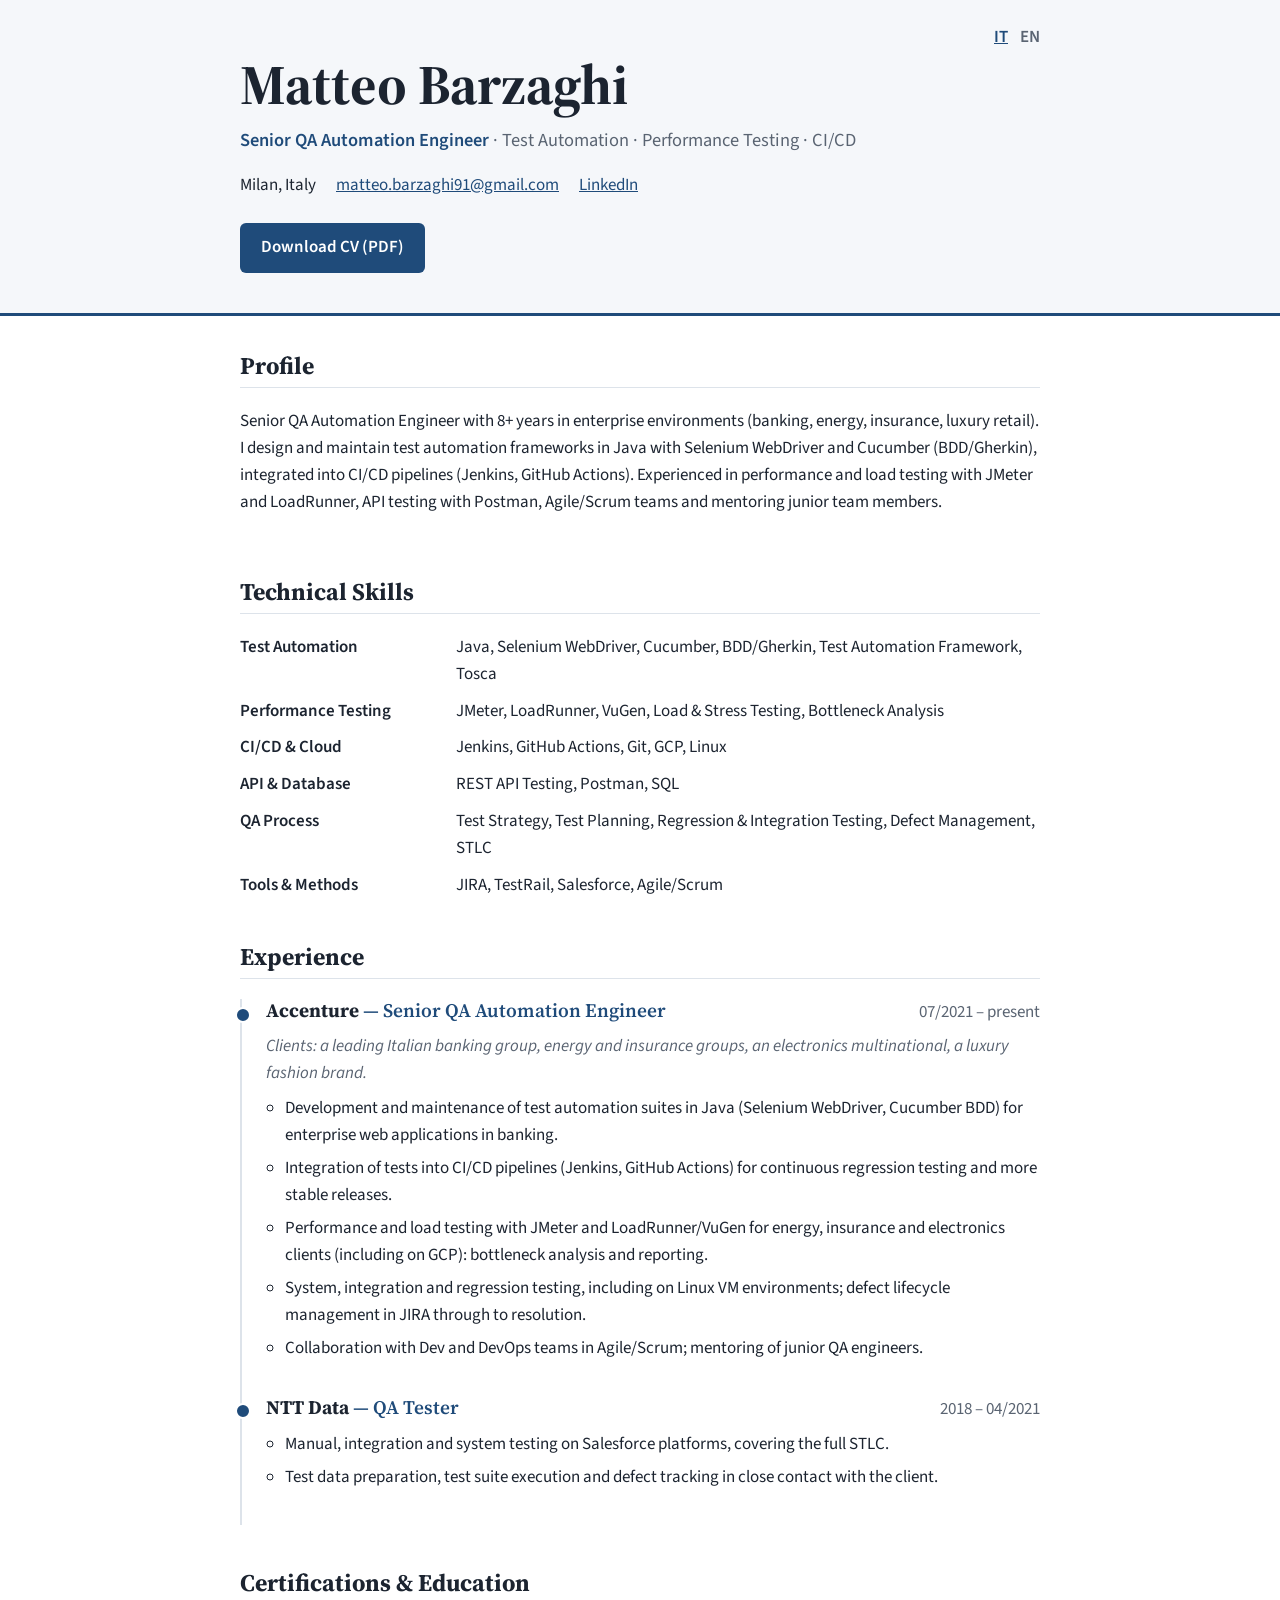
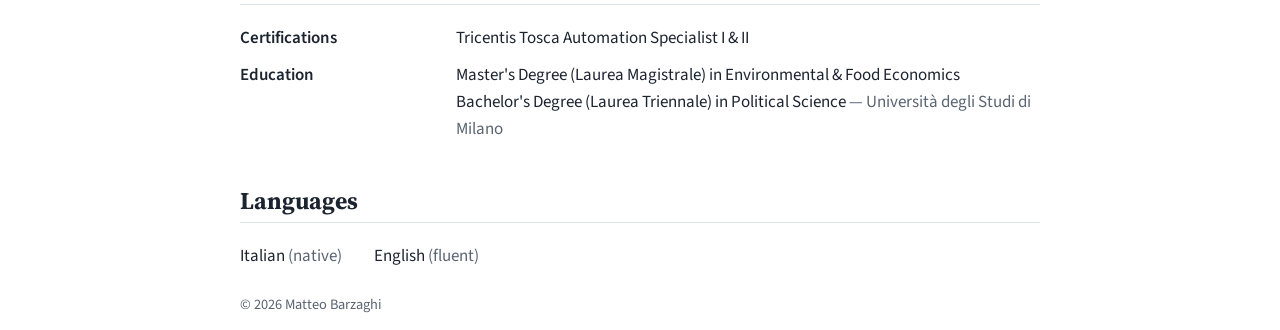
==== en.html @ db458de2 "Add bilingual CV website with downloadable PDFs One-page site in Italian (index.html) and English (e" ====
<!doctype html>
<html lang="en">
<head>
  <meta charset="utf-8">
  <meta name="viewport" content="width=device-width, initial-scale=1">
  <title>Matteo Barzaghi · Senior QA Automation Engineer</title>
  <meta name="description" content="Matteo Barzaghi, Senior QA Automation Engineer in Milan: test automation (Java, Selenium, Cucumber), performance testing (JMeter, LoadRunner) and CI/CD.">
  <meta name="author" content="Matteo Barzaghi">
  <link rel="canonical" href="https://matteobarzaghi.github.io/en.html">
  <link rel="alternate" hreflang="it" href="https://matteobarzaghi.github.io/">
  <link rel="alternate" hreflang="en" href="https://matteobarzaghi.github.io/en.html">

  <meta property="og:type" content="profile">
  <meta property="og:title" content="Matteo Barzaghi · Senior QA Automation Engineer">
  <meta property="og:description" content="Test Automation · Performance Testing · CI/CD. 8+ years in enterprise environments.">
  <meta property="og:url" content="https://matteobarzaghi.github.io/en.html">
  <meta property="og:locale" content="en_GB">
  <meta property="profile:first_name" content="Matteo">
  <meta property="profile:last_name" content="Barzaghi">

  <meta name="color-scheme" content="light dark">
  <link rel="preconnect" href="https://fonts.googleapis.com">
  <link rel="preconnect" href="https://fonts.gstatic.com" crossorigin>
  <link rel="stylesheet" href="https://fonts.googleapis.com/css2?family=Source+Sans+3:ital,wght@0,400;0,600;1,400&family=Source+Serif+4:wght@600;700&display=swap">
  <link rel="stylesheet" href="style.css">
</head>
<body>
  <a class="skip-link" href="#main">Skip to content</a>

  <header class="hero">
    <div class="wrap">
      <nav class="lang-switch" aria-label="Language">
        <a href="index.html" hreflang="it" lang="it">IT</a>
        <span aria-current="page">EN</span>
      </nav>
      <h1>Matteo Barzaghi</h1>
      <p class="role"><strong>Senior QA Automation Engineer</strong> · Test Automation · Performance Testing · CI/CD</p>
      <ul class="contacts">
        <li>Milan, Italy</li>
        <li><a href="mailto:matteo.barzaghi91@gmail.com">matteo.barzaghi91@gmail.com</a></li>
        <li><a href="https://www.linkedin.com/in/matteo-barzaghi-1950769a/" rel="noopener">LinkedIn</a></li>
      </ul>
      <a class="button" href="Matteo_Barzaghi_CV_EN.pdf" download>Download CV (PDF)</a>
    </div>
  </header>

  <main id="main" class="wrap">
    <section aria-labelledby="profile">
      <h2 id="profile">Profile</h2>
      <p>Senior QA Automation Engineer with 8+ years in enterprise environments (banking, energy, insurance, luxury retail). I design and maintain test automation frameworks in Java with Selenium WebDriver and Cucumber (BDD/Gherkin), integrated into CI/CD pipelines (Jenkins, GitHub Actions). Experienced in performance and load testing with JMeter and LoadRunner, API testing with Postman, Agile/Scrum teams and mentoring junior team members.</p>
    </section>

    <section aria-labelledby="skills">
      <h2 id="skills">Technical Skills</h2>
      <dl class="grid">
        <dt>Test Automation</dt><dd>Java, Selenium WebDriver, Cucumber, BDD/Gherkin, Test Automation Framework, Tosca</dd>
        <dt>Performance Testing</dt><dd>JMeter, LoadRunner, VuGen, Load &amp; Stress Testing, Bottleneck Analysis</dd>
        <dt>CI/CD &amp; Cloud</dt><dd>Jenkins, GitHub Actions, Git, GCP, Linux</dd>
        <dt>API &amp; Database</dt><dd>REST API Testing, Postman, SQL</dd>
        <dt>QA Process</dt><dd>Test Strategy, Test Planning, Regression &amp; Integration Testing, Defect Management, STLC</dd>
        <dt>Tools &amp; Methods</dt><dd>JIRA, TestRail, Salesforce, Agile/Scrum</dd>
      </dl>
    </section>

    <section aria-labelledby="experience">
      <h2 id="experience">Experience</h2>
      <ol class="timeline">
        <li>
          <article>
            <header>
              <h3>Accenture <span>— Senior QA Automation Engineer</span></h3>
              <p class="date"><time datetime="2021-07">07/2021</time> – present</p>
            </header>
            <p class="clients">Clients: a leading Italian banking group, energy and insurance groups, an electronics multinational, a luxury fashion brand.</p>
            <ul>
              <li>Development and maintenance of test automation suites in Java (Selenium WebDriver, Cucumber BDD) for enterprise web applications in banking.</li>
              <li>Integration of tests into CI/CD pipelines (Jenkins, GitHub Actions) for continuous regression testing and more stable releases.</li>
              <li>Performance and load testing with JMeter and LoadRunner/VuGen for energy, insurance and electronics clients (including on GCP): bottleneck analysis and reporting.</li>
              <li>System, integration and regression testing, including on Linux VM environments; defect lifecycle management in JIRA through to resolution.</li>
              <li>Collaboration with Dev and DevOps teams in Agile/Scrum; mentoring of junior QA engineers.</li>
            </ul>
          </article>
        </li>
        <li>
          <article>
            <header>
              <h3>NTT Data <span>— QA Tester</span></h3>
              <p class="date"><time datetime="2018">2018</time> – <time datetime="2021-04">04/2021</time></p>
            </header>
            <ul>
              <li>Manual, integration and system testing on Salesforce platforms, covering the full STLC.</li>
              <li>Test data preparation, test suite execution and defect tracking in close contact with the client.</li>
            </ul>
          </article>
        </li>
      </ol>
    </section>

    <section aria-labelledby="education">
      <h2 id="education">Certifications &amp; Education</h2>
      <dl class="grid">
        <dt>Certifications</dt><dd>Tricentis Tosca Automation Specialist I &amp; II</dd>
        <dt>Education</dt>
        <dd>Master's Degree (Laurea Magistrale) in Environmental &amp; Food Economics<br>
          Bachelor's Degree (Laurea Triennale) in Political Science <span class="muted">— Università degli Studi di Milano</span></dd>
      </dl>
    </section>

    <section aria-labelledby="languages">
      <h2 id="languages">Languages</h2>
      <ul class="langs">
        <li>Italian <span class="muted">(native)</span></li>
        <li>English <span class="muted">(fluent)</span></li>
      </ul>
    </section>
  </main>

  <footer class="wrap">
    <p>© 2026 Matteo Barzaghi</p>
  </footer>
</body>
</html>
---- style.css ----
:root {
  --bg: #ffffff;
  --surface: #f5f7fa;
  --text: #1c2430;
  --muted: #5a6472;
  --accent: #1f4b7a;
  --accent-text: #ffffff;
  --line: #dde3ea;
  --serif: "Source Serif 4", Georgia, serif;
  --sans: "Source Sans 3", system-ui, sans-serif;
}

@media (prefers-color-scheme: dark) {
  :root {
    --bg: #11161d;
    --surface: #18202a;
    --text: #e3e8ee;
    --muted: #9aa5b3;
    --accent: #8db8e8;
    --accent-text: #0d1620;
    --line: #2a3442;
  }
}

* { box-sizing: border-box; }

body {
  margin: 0;
  background: var(--bg);
  color: var(--text);
  font: 1.0625rem/1.6 var(--sans);
}

.wrap { max-width: 52rem; margin: 0 auto; padding: 0 1rem; }

h1, h2, h3 { font-family: var(--serif); line-height: 1.2; }

a { color: var(--accent); }
a:focus-visible, .button:focus-visible {
  outline: 3px solid var(--accent);
  outline-offset: 3px;
  border-radius: 2px;
}

.skip-link {
  position: absolute;
  left: 1rem;
  top: -3rem;
  background: var(--accent);
  color: var(--accent-text);
  padding: .5rem 1rem;
}
.skip-link:focus { top: 1rem; }

/* Hero */
.hero {
  background: var(--surface);
  border-bottom: 3px solid var(--accent);
  padding: 3.5rem 0 2.5rem;
}
.lang-switch { display: flex; justify-content: flex-end; gap: .75rem; font-weight: 600; margin-top: -2rem; }
.lang-switch span { color: var(--muted); }
.hero h1 { font-size: clamp(2.25rem, 7vw, 3.5rem); margin: 0 0 .5rem; }
.role { margin: 0 0 1rem; color: var(--muted); font-size: 1.15rem; }
.role strong { color: var(--accent); font-weight: 600; }
.contacts { list-style: none; padding: 0; margin: 0 0 1.5rem; display: flex; flex-wrap: wrap; gap: .25rem 1.25rem; }
.contacts a { overflow-wrap: anywhere; }

.button {
  display: inline-block;
  background: var(--accent);
  color: var(--accent-text);
  font-weight: 600;
  text-decoration: none;
  padding: .7rem 1.3rem;
  border-radius: 6px;
}
.button:hover { filter: brightness(1.12); }

/* Sections */
section { padding: 2.25rem 0 .5rem; }
h2 {
  font-size: 1.5rem;
  margin: 0 0 1.25rem;
  padding-bottom: .4rem;
  border-bottom: 1px solid var(--line);
}

.grid { display: grid; grid-template-columns: 12rem 1fr; gap: .6rem 1.5rem; margin: 0; }
.grid dt { font-weight: 600; }
.grid dd { margin: 0; }

.muted { color: var(--muted); }

/* Timeline */
.timeline { list-style: none; margin: 0; padding: 0 0 0 1.5rem; border-left: 2px solid var(--line); }
.timeline > li { position: relative; padding-bottom: 1.75rem; }
.timeline > li::before {
  content: "";
  position: absolute;
  left: calc(-1.5rem - 7px);
  top: .45rem;
  width: 12px;
  height: 12px;
  border-radius: 50%;
  background: var(--accent);
  border: 2px solid var(--bg);
}
.timeline header { display: flex; flex-wrap: wrap; justify-content: space-between; align-items: baseline; gap: 0 1rem; }
.timeline h3 { font-size: 1.2rem; margin: 0; }
.timeline h3 span { color: var(--accent); font-weight: 600; }
.date { margin: 0; color: var(--muted); }
.clients { font-style: italic; color: var(--muted); margin: .4rem 0; }
.timeline ul { padding-left: 1.2rem; margin: .5rem 0 0; }
.timeline ul li { margin-bottom: .35rem; }

.langs { list-style: none; padding: 0; margin: 0; display: flex; flex-wrap: wrap; gap: .5rem 2rem; }

footer { padding: 2rem 1rem 3rem; color: var(--muted); font-size: .9rem; }

@media (max-width: 600px) {
  .grid { grid-template-columns: 1fr; gap: .15rem; }
  .grid dd { margin-bottom: .75rem; }
}

/* Print: same layout as the PDF CV (used to generate the English PDF) */
@media print {
  :root {
    --bg: #fff; --text: #1c2430; --muted: #5a6472; --accent: #1f4b7a; --line: #dde3ea;
  }
  @page { size: A4; margin: 15mm 17mm; }
  body { font-size: 10pt; line-height: 1.45; }
  .wrap { max-width: none; padding: 0; }
  .skip-link, .lang-switch, .button, footer { display: none; }

  .hero { background: none; padding: 0 0 8pt; margin-bottom: 4pt; border-bottom: 1.5pt solid var(--accent); }
  .hero h1 { font-size: 26pt; margin: 0 0 2pt; }
  .role { font-size: 11pt; margin: 0 0 3pt; }
  .contacts { font-size: 8.5pt; color: var(--muted); margin: 0; gap: 0; }
  .contacts li + li::before { content: "|"; color: var(--line); margin: 0 6pt; }
  .contacts a { color: inherit; text-decoration: none; }

  section { padding: 10pt 0 0; }
  h2 {
    font-family: var(--sans); font-size: 7.5pt; font-weight: 700; letter-spacing: .25em;
    text-transform: uppercase; color: var(--accent); margin: 0 0 6pt; padding-bottom: 3pt;
  }
  .grid { grid-template-columns: 36mm 1fr; gap: 2pt 10pt; }

  .timeline { border: 0; padding: 0; }
  .timeline > li { padding-bottom: 6pt; break-inside: avoid; }
  .timeline > li::before { display: none; }
  .timeline h3 { font-family: var(--sans); font-size: 10pt; }
  .date { font-size: 8.5pt; }
  .clients { margin: 1pt 0 2pt; }
  .timeline ul { margin-top: 2pt; padding-left: 12pt; list-style: disc; }
  .timeline ul li { margin-bottom: 1pt; }
  .timeline ul li::marker { color: var(--accent); }
}
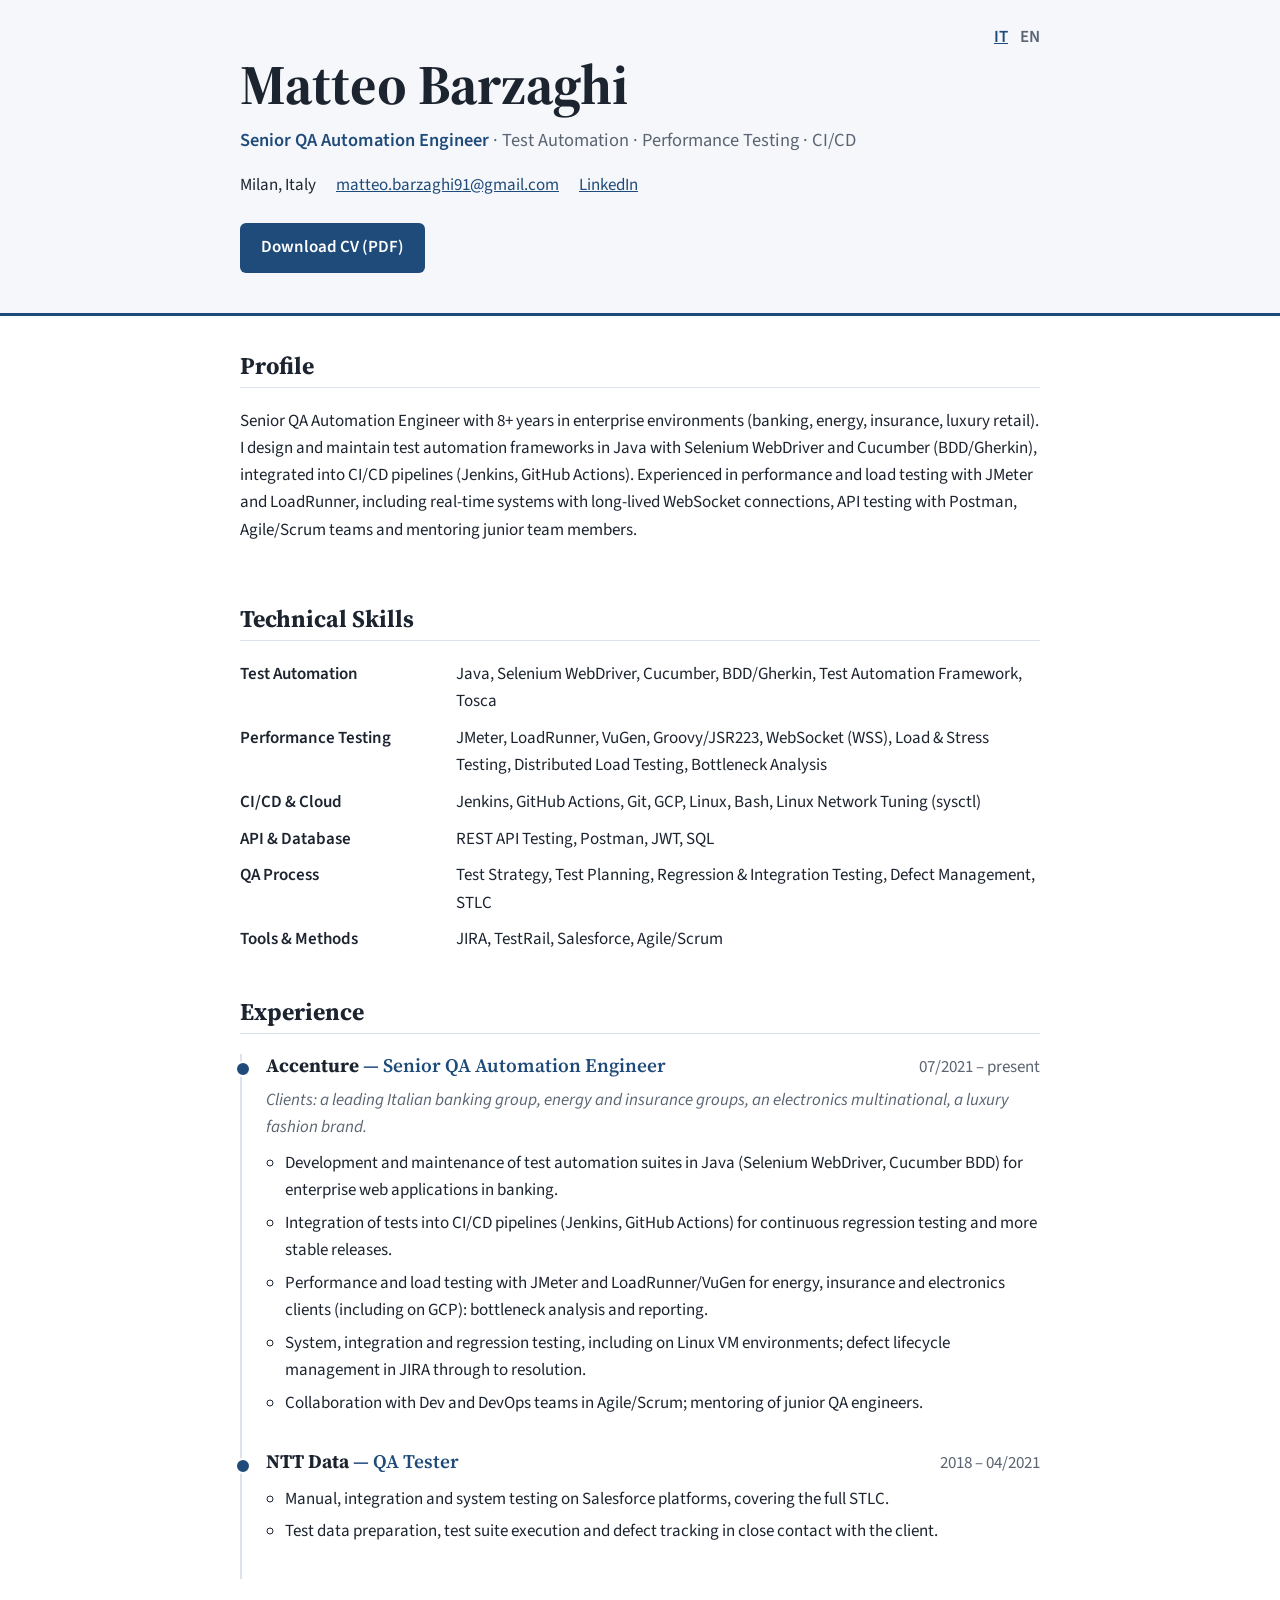
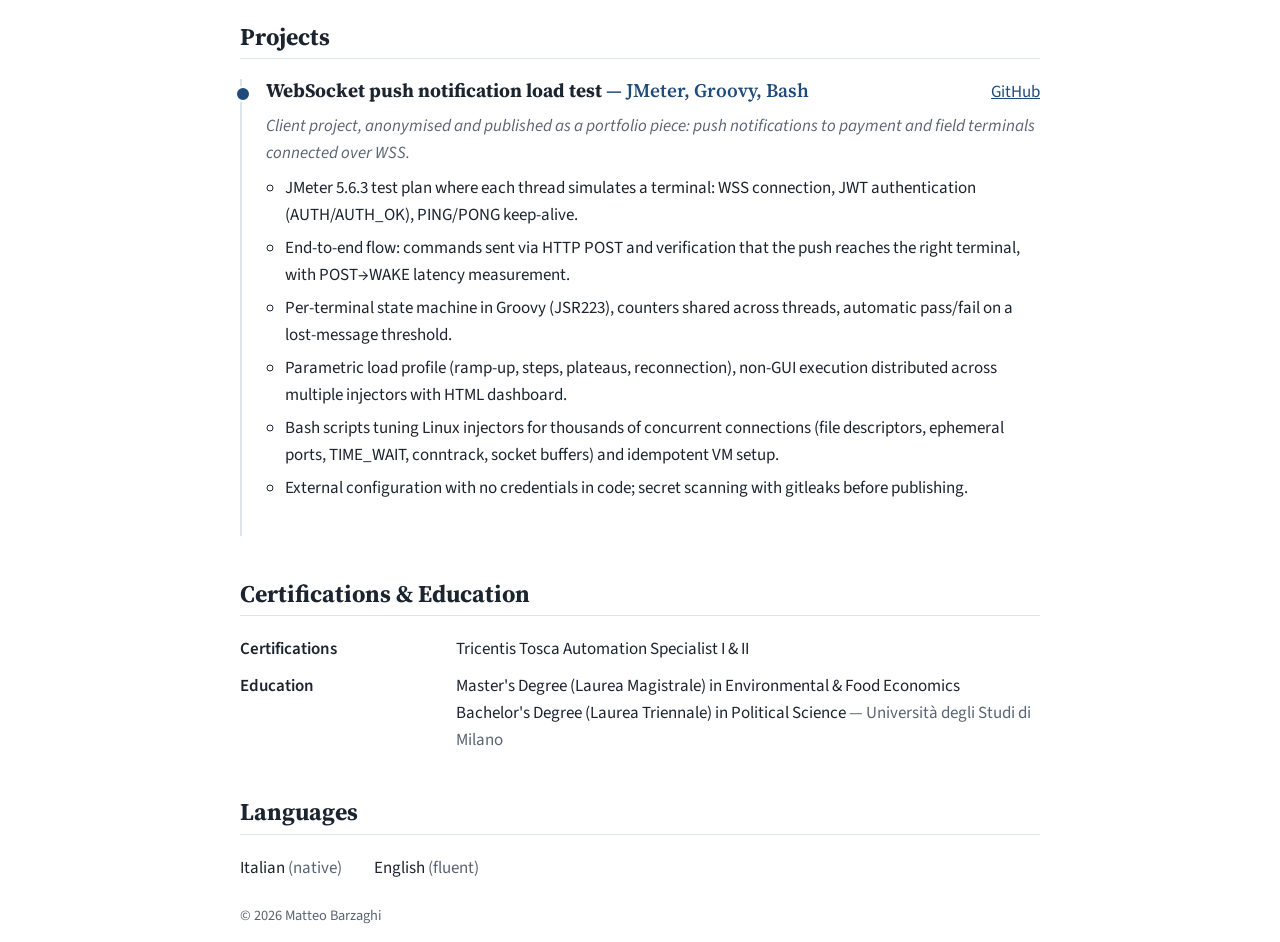
==== commit 90725b6a: "Add JMeter WebSocket load test project to CV New Projects section (IT/EN) linking the portfolio repo" ====
--- a/en.html
+++ b/en.html
@@ -47,16 +47,16 @@
   <main id="main" class="wrap">
     <section aria-labelledby="profile">
       <h2 id="profile">Profile</h2>
-      <p>Senior QA Automation Engineer with 8+ years in enterprise environments (banking, energy, insurance, luxury retail). I design and maintain test automation frameworks in Java with Selenium WebDriver and Cucumber (BDD/Gherkin), integrated into CI/CD pipelines (Jenkins, GitHub Actions). Experienced in performance and load testing with JMeter and LoadRunner, API testing with Postman, Agile/Scrum teams and mentoring junior team members.</p>
+      <p>Senior QA Automation Engineer with 8+ years in enterprise environments (banking, energy, insurance, luxury retail). I design and maintain test automation frameworks in Java with Selenium WebDriver and Cucumber (BDD/Gherkin), integrated into CI/CD pipelines (Jenkins, GitHub Actions). Experienced in performance and load testing with JMeter and LoadRunner, including real-time systems with long-lived WebSocket connections, API testing with Postman, Agile/Scrum teams and mentoring junior team members.</p>
     </section>
 
     <section aria-labelledby="skills">
       <h2 id="skills">Technical Skills</h2>
       <dl class="grid">
         <dt>Test Automation</dt><dd>Java, Selenium WebDriver, Cucumber, BDD/Gherkin, Test Automation Framework, Tosca</dd>
-        <dt>Performance Testing</dt><dd>JMeter, LoadRunner, VuGen, Load &amp; Stress Testing, Bottleneck Analysis</dd>
-        <dt>CI/CD &amp; Cloud</dt><dd>Jenkins, GitHub Actions, Git, GCP, Linux</dd>
-        <dt>API &amp; Database</dt><dd>REST API Testing, Postman, SQL</dd>
+        <dt>Performance Testing</dt><dd>JMeter, LoadRunner, VuGen, Groovy/JSR223, WebSocket (WSS), Load &amp; Stress Testing, Distributed Load Testing, Bottleneck Analysis</dd>
+        <dt>CI/CD &amp; Cloud</dt><dd>Jenkins, GitHub Actions, Git, GCP, Linux, Bash, Linux Network Tuning (sysctl)</dd>
+        <dt>API &amp; Database</dt><dd>REST API Testing, Postman, JWT, SQL</dd>
         <dt>QA Process</dt><dd>Test Strategy, Test Planning, Regression &amp; Integration Testing, Defect Management, STLC</dd>
         <dt>Tools &amp; Methods</dt><dd>JIRA, TestRail, Salesforce, Agile/Scrum</dd>
       </dl>
@@ -96,6 +96,29 @@
       </ol>
     </section>
 
+    <section aria-labelledby="projects">
+      <h2 id="projects">Projects</h2>
+      <ol class="timeline">
+        <li>
+          <article>
+            <header>
+              <h3>WebSocket push notification load test <span>— JMeter, Groovy, Bash</span></h3>
+              <p class="date"><a href="https://github.com/matteobarzaghi/jmeter-websocket-push-load-test" rel="noopener">GitHub</a></p>
+            </header>
+            <p class="clients">Client project, anonymised and published as a portfolio piece: push notifications to payment and field terminals connected over WSS.</p>
+            <ul>
+              <li>JMeter 5.6.3 test plan where each thread simulates a terminal: WSS connection, JWT authentication (AUTH/AUTH_OK), PING/PONG keep-alive.</li>
+              <li>End-to-end flow: commands sent via HTTP POST and verification that the push reaches the right terminal, with POST→WAKE latency measurement.</li>
+              <li>Per-terminal state machine in Groovy (JSR223), counters shared across threads, automatic pass/fail on a lost-message threshold.</li>
+              <li>Parametric load profile (ramp-up, steps, plateaus, reconnection), non-GUI execution distributed across multiple injectors with HTML dashboard.</li>
+              <li>Bash scripts tuning Linux injectors for thousands of concurrent connections (file descriptors, ephemeral ports, TIME_WAIT, conntrack, socket buffers) and idempotent VM setup.</li>
+              <li>External configuration with no credentials in code; secret scanning with gitleaks before publishing.</li>
+            </ul>
+          </article>
+        </li>
+      </ol>
+    </section>
+
     <section aria-labelledby="education">
       <h2 id="education">Certifications &amp; Education</h2>
       <dl class="grid">
--- a/style.css
+++ b/style.css
@@ -144,6 +144,7 @@
   h2 {
     font-family: var(--sans); font-size: 7.5pt; font-weight: 700; letter-spacing: .25em;
     text-transform: uppercase; color: var(--accent); margin: 0 0 6pt; padding-bottom: 3pt;
+    break-after: avoid;
   }
   .grid { grid-template-columns: 36mm 1fr; gap: 2pt 10pt; }
 
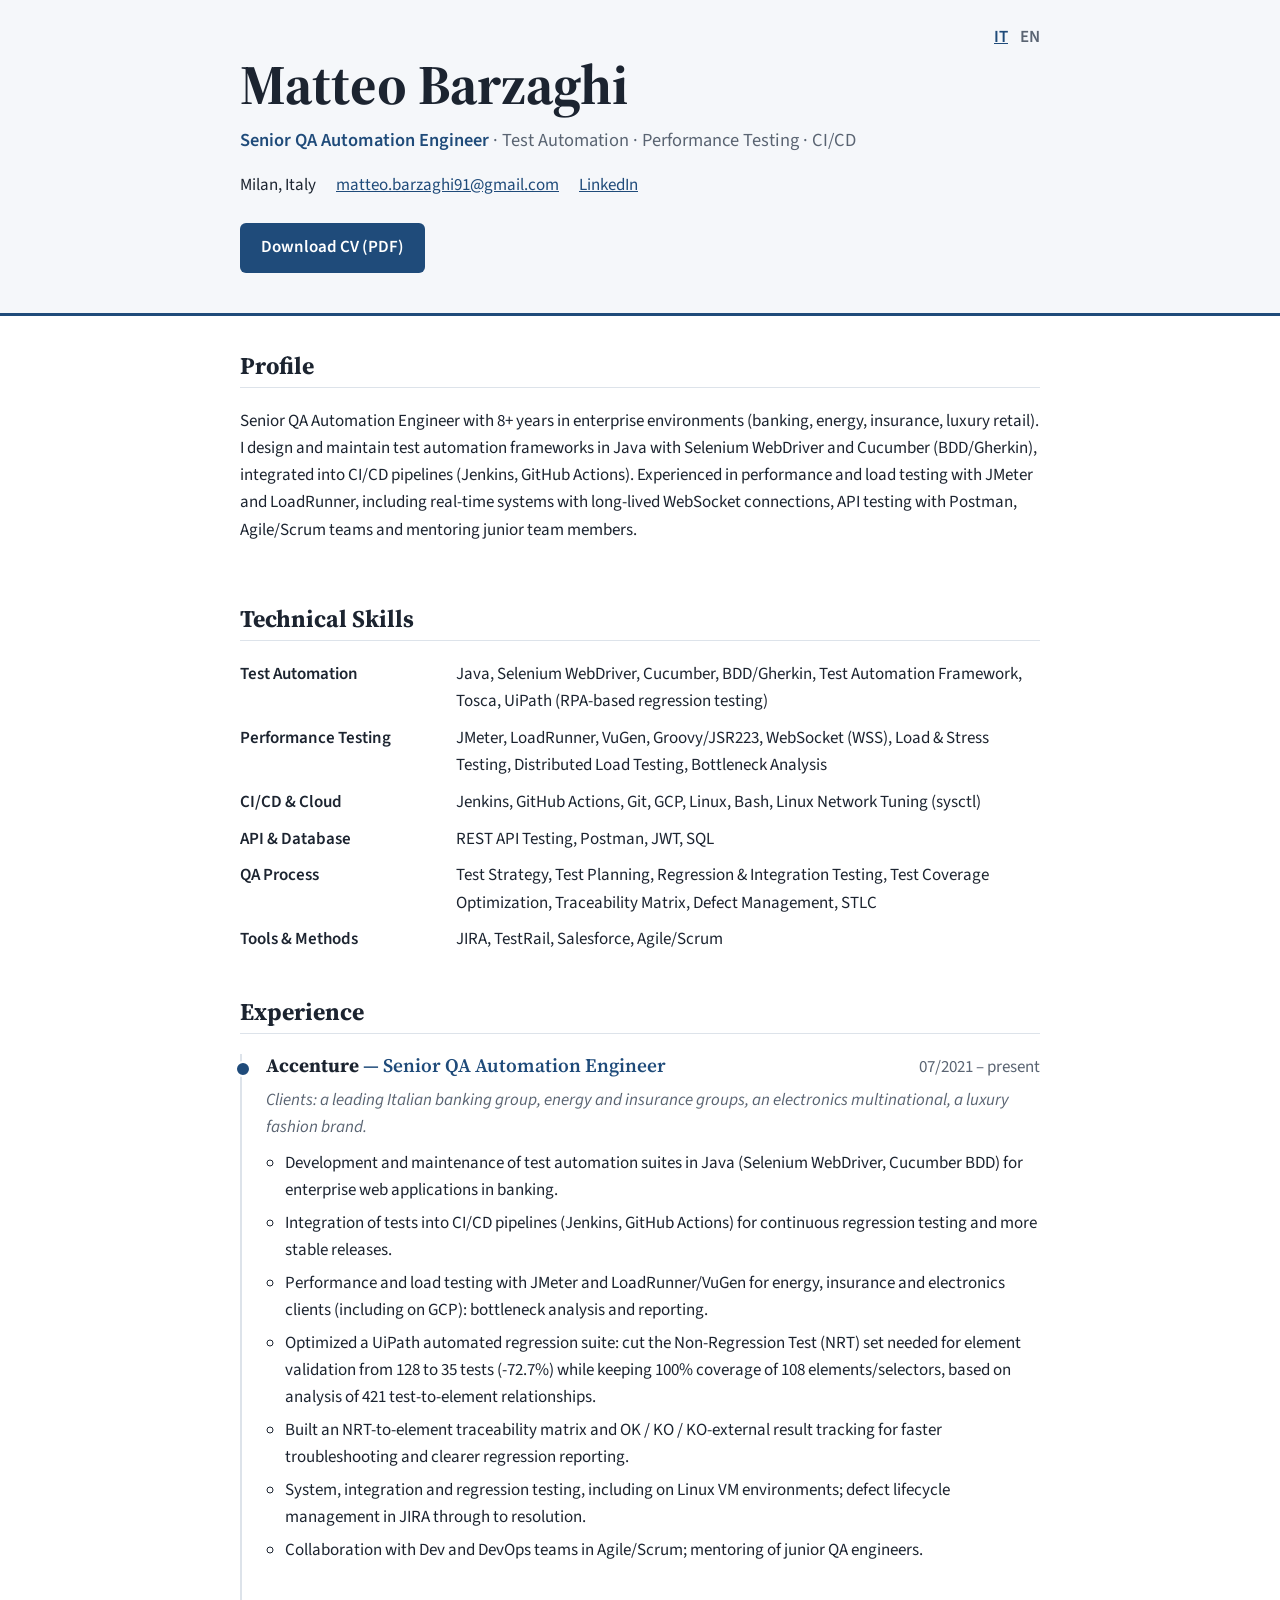
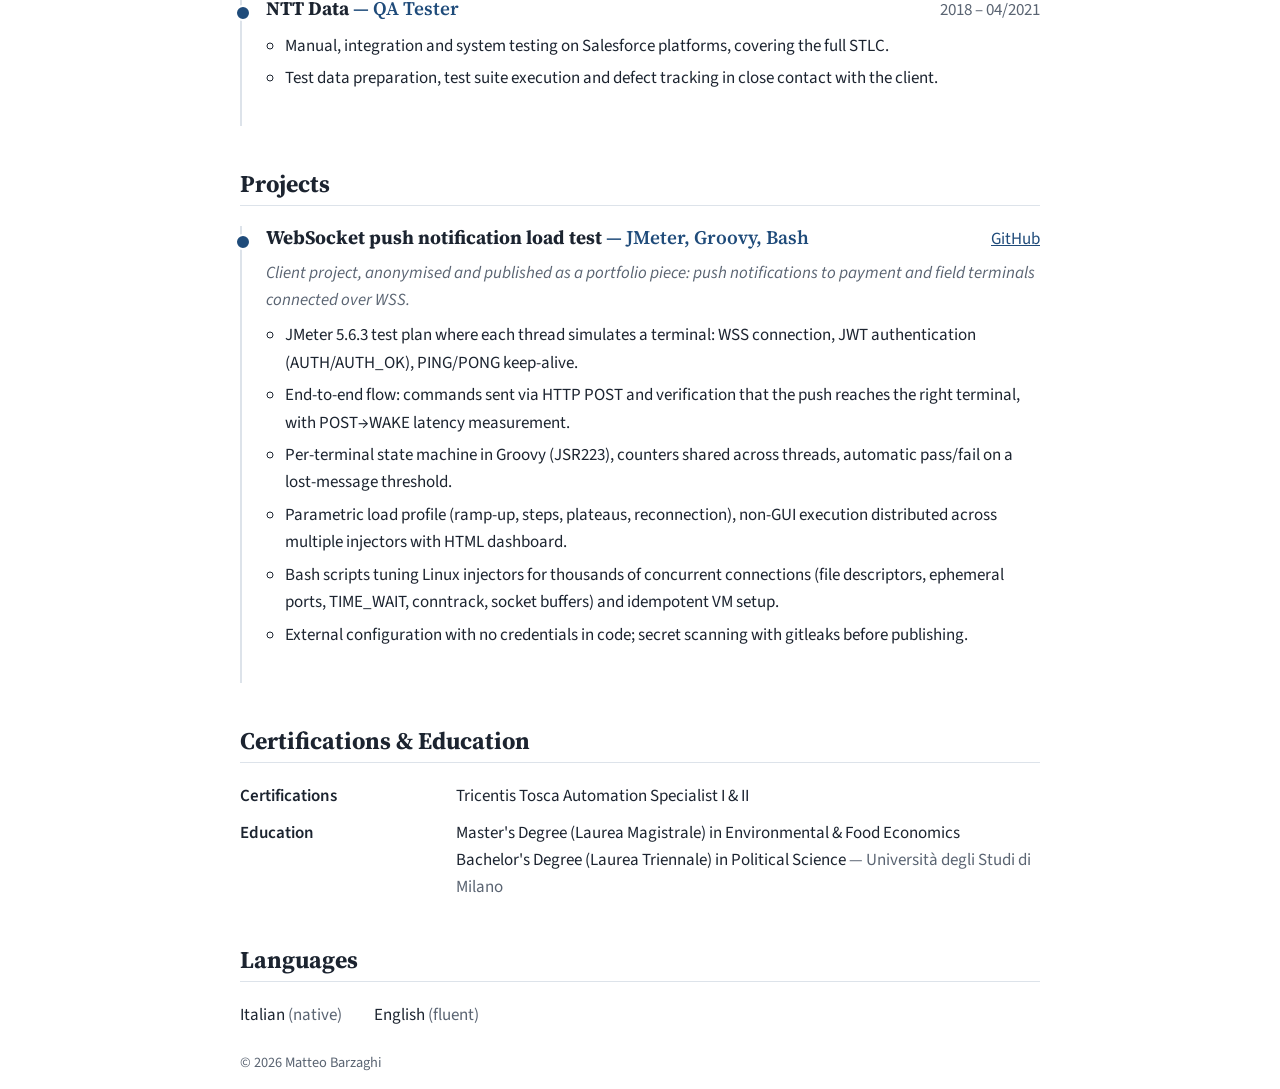
==== commit e3b16a90: "Add UiPath regression suite optimization to CV Two Accenture bullets (IT/EN): NRT set reduced from 1" ====
--- a/en.html
+++ b/en.html
@@ -53,11 +53,11 @@
     <section aria-labelledby="skills">
       <h2 id="skills">Technical Skills</h2>
       <dl class="grid">
-        <dt>Test Automation</dt><dd>Java, Selenium WebDriver, Cucumber, BDD/Gherkin, Test Automation Framework, Tosca</dd>
+        <dt>Test Automation</dt><dd>Java, Selenium WebDriver, Cucumber, BDD/Gherkin, Test Automation Framework, Tosca, UiPath (RPA-based regression testing)</dd>
         <dt>Performance Testing</dt><dd>JMeter, LoadRunner, VuGen, Groovy/JSR223, WebSocket (WSS), Load &amp; Stress Testing, Distributed Load Testing, Bottleneck Analysis</dd>
         <dt>CI/CD &amp; Cloud</dt><dd>Jenkins, GitHub Actions, Git, GCP, Linux, Bash, Linux Network Tuning (sysctl)</dd>
         <dt>API &amp; Database</dt><dd>REST API Testing, Postman, JWT, SQL</dd>
-        <dt>QA Process</dt><dd>Test Strategy, Test Planning, Regression &amp; Integration Testing, Defect Management, STLC</dd>
+        <dt>QA Process</dt><dd>Test Strategy, Test Planning, Regression &amp; Integration Testing, Test Coverage Optimization, Traceability Matrix, Defect Management, STLC</dd>
         <dt>Tools &amp; Methods</dt><dd>JIRA, TestRail, Salesforce, Agile/Scrum</dd>
       </dl>
     </section>
@@ -76,6 +76,8 @@
               <li>Development and maintenance of test automation suites in Java (Selenium WebDriver, Cucumber BDD) for enterprise web applications in banking.</li>
               <li>Integration of tests into CI/CD pipelines (Jenkins, GitHub Actions) for continuous regression testing and more stable releases.</li>
               <li>Performance and load testing with JMeter and LoadRunner/VuGen for energy, insurance and electronics clients (including on GCP): bottleneck analysis and reporting.</li>
+              <li>Optimized a UiPath automated regression suite: cut the Non-Regression Test (NRT) set needed for element validation from 128 to 35 tests (-72.7%) while keeping 100% coverage of 108 elements/selectors, based on analysis of 421 test-to-element relationships.</li>
+              <li>Built an NRT-to-element traceability matrix and OK / KO / KO-external result tracking for faster troubleshooting and clearer regression reporting.</li>
               <li>System, integration and regression testing, including on Linux VM environments; defect lifecycle management in JIRA through to resolution.</li>
               <li>Collaboration with Dev and DevOps teams in Agile/Scrum; mentoring of junior QA engineers.</li>
             </ul>
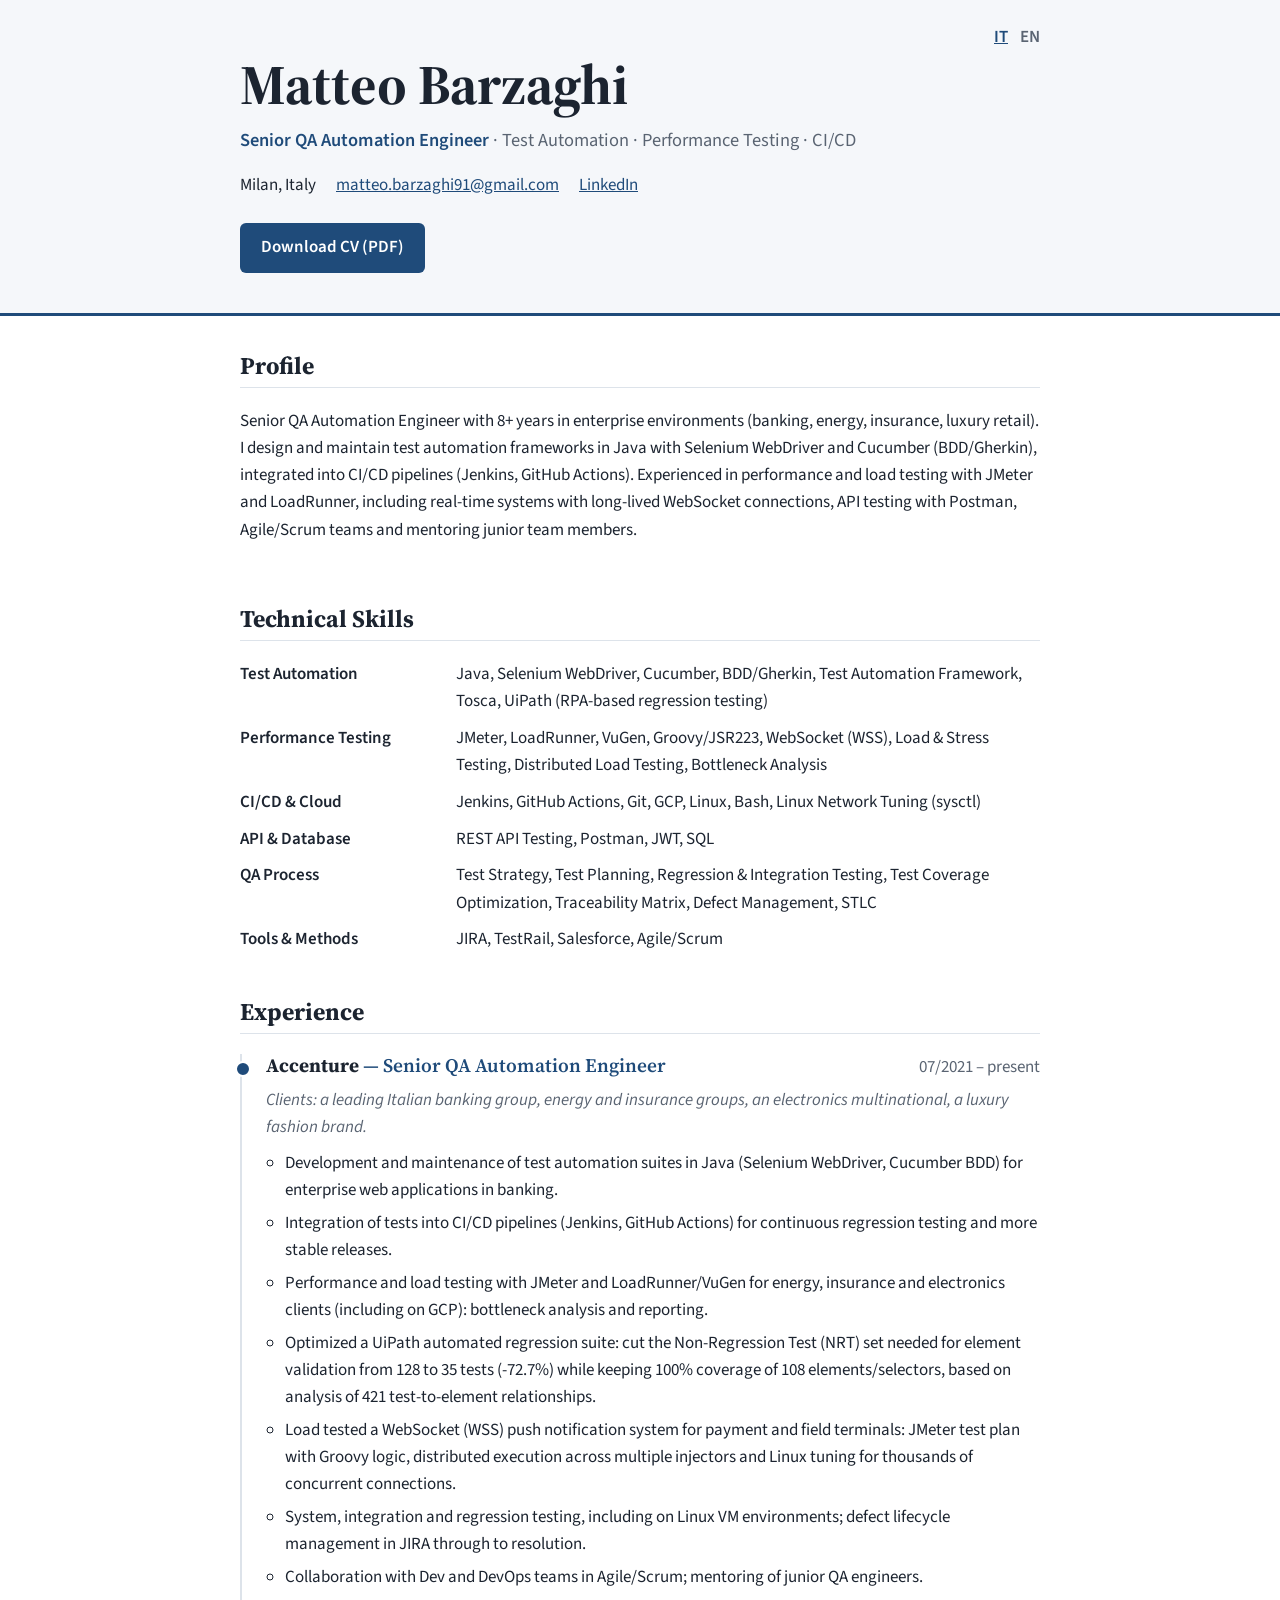
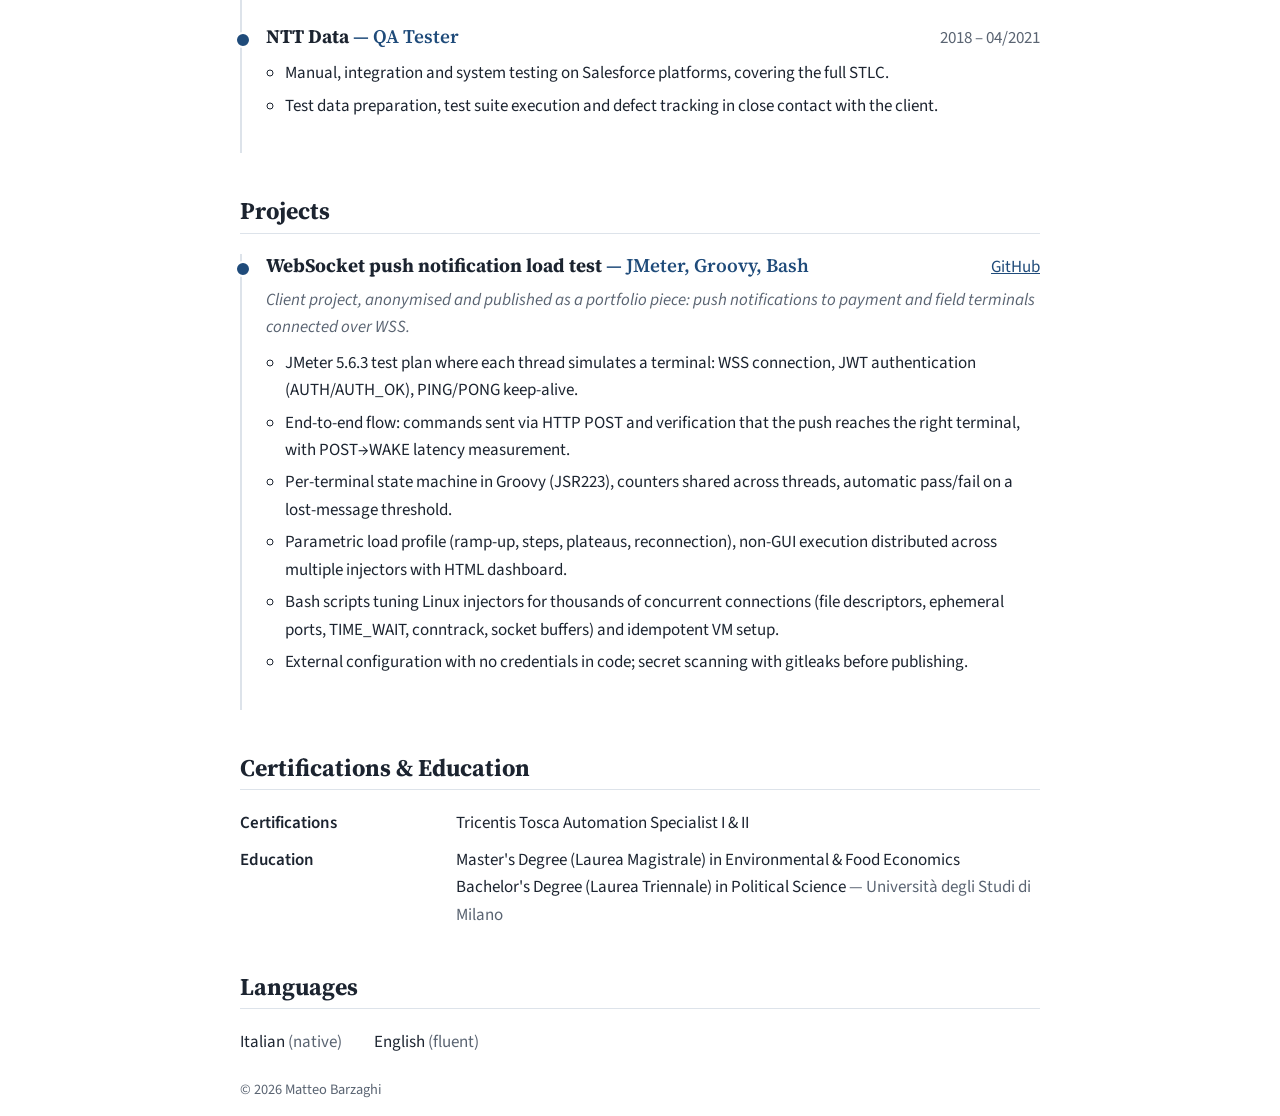
==== commit eee0ca03: "Replace traceability bullet with WebSocket load test line Accenture experience (IT/EN) now mentions " ====
--- a/en.html
+++ b/en.html
@@ -77,7 +77,7 @@
               <li>Integration of tests into CI/CD pipelines (Jenkins, GitHub Actions) for continuous regression testing and more stable releases.</li>
               <li>Performance and load testing with JMeter and LoadRunner/VuGen for energy, insurance and electronics clients (including on GCP): bottleneck analysis and reporting.</li>
               <li>Optimized a UiPath automated regression suite: cut the Non-Regression Test (NRT) set needed for element validation from 128 to 35 tests (-72.7%) while keeping 100% coverage of 108 elements/selectors, based on analysis of 421 test-to-element relationships.</li>
-              <li>Built an NRT-to-element traceability matrix and OK / KO / KO-external result tracking for faster troubleshooting and clearer regression reporting.</li>
+              <li>Load tested a WebSocket (WSS) push notification system for payment and field terminals: JMeter test plan with Groovy logic, distributed execution across multiple injectors and Linux tuning for thousands of concurrent connections.</li>
               <li>System, integration and regression testing, including on Linux VM environments; defect lifecycle management in JIRA through to resolution.</li>
               <li>Collaboration with Dev and DevOps teams in Agile/Scrum; mentoring of junior QA engineers.</li>
             </ul>
